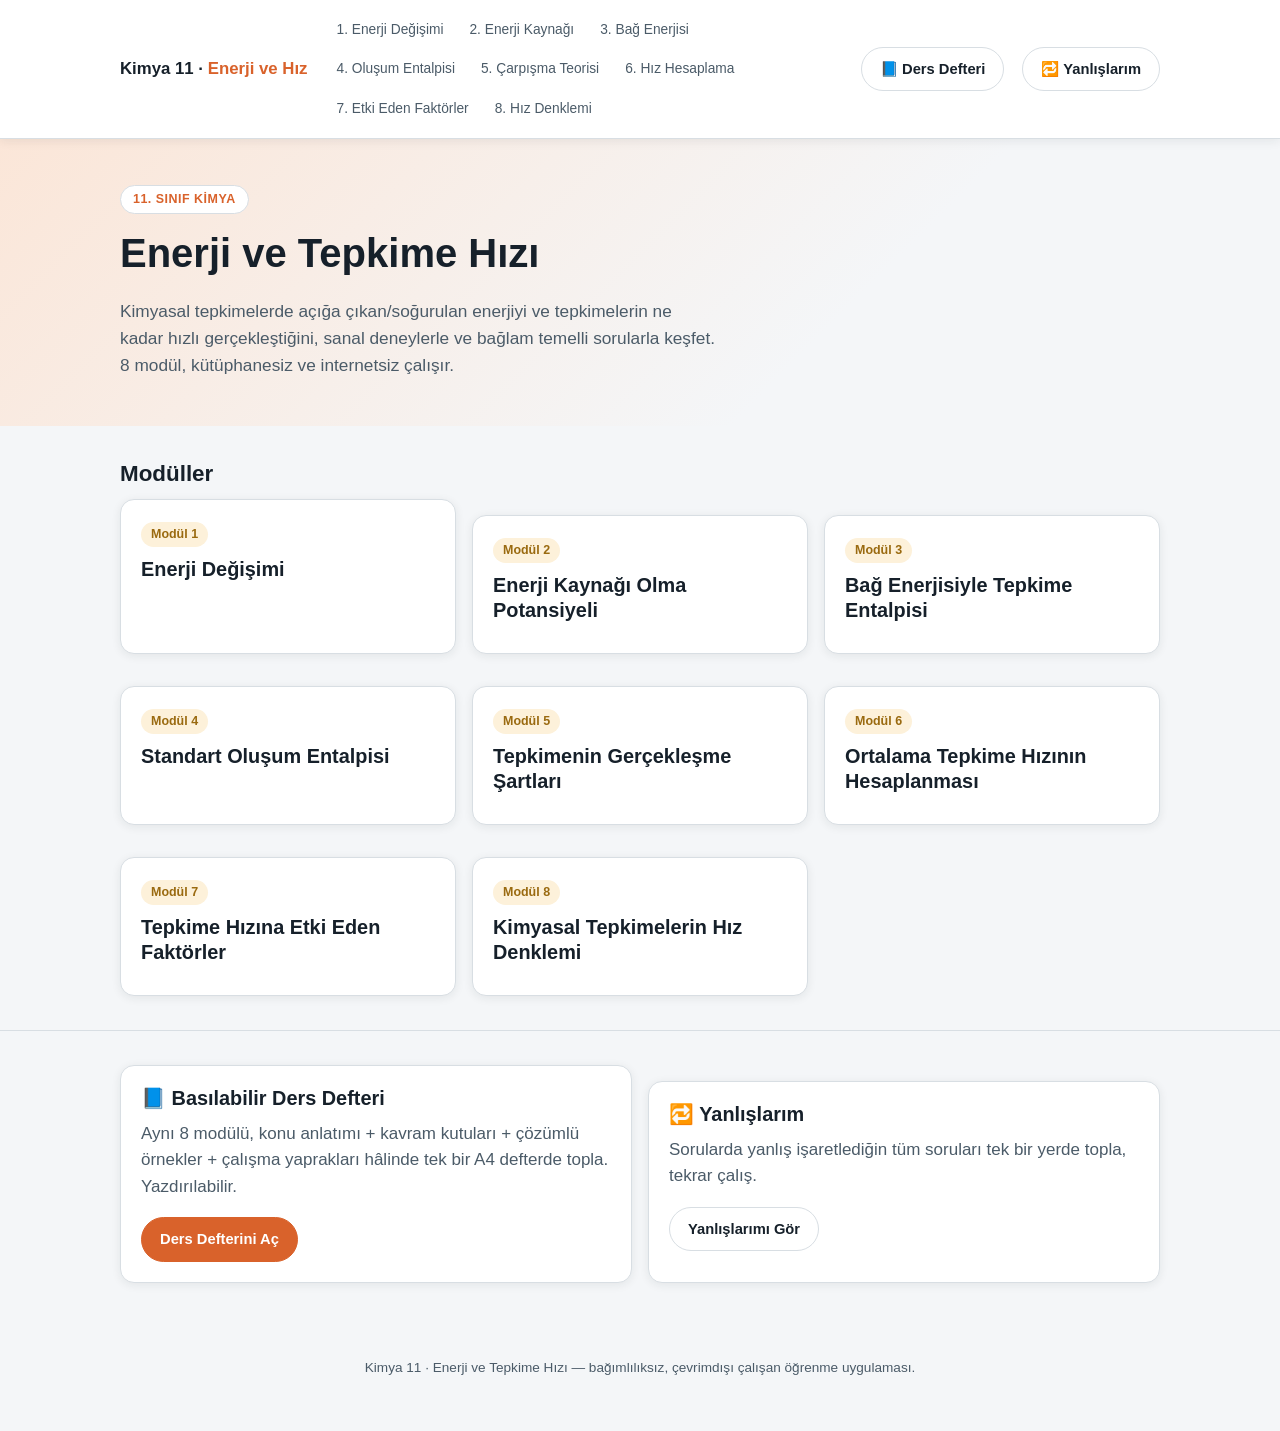
==== index.html @ 15bc66e9 "İskeleti kur + Modül 1 (Enerji Değişimi) uçtan uca tamamla - Jenerik motor: quiz-engine.js (render b" ====
<!DOCTYPE html>
<html lang="tr">
<head>
<meta charset="UTF-8">
<meta name="viewport" content="width=device-width, initial-scale=1.0">
<title>Kimya 11 · Enerji ve Tepkime Hızı</title>
<link rel="stylesheet" href="assets/css/style.css">
</head>
<body>
<div id="nav-root"></div>

<header class="hero">
  <div class="container">
    <span class="eyebrow">11. Sınıf Kimya</span>
    <h1>Enerji ve Tepkime Hızı</h1>
    <p class="lead">Kimyasal tepkimelerde açığa çıkan/soğurulan enerjiyi ve tepkimelerin ne kadar hızlı gerçekleştiğini,
      sanal deneylerle ve bağlam temelli sorularla keşfet. 8 modül, kütüphanesiz ve internetsiz çalışır.</p>
  </div>
</header>

<section class="block" style="border-top:none">
  <div class="container">
    <h2>Modüller</h2>
    <div id="module-grid" class="grid-3"></div>
  </div>
</section>

<section class="block">
  <div class="container grid-2">
    <div class="card">
      <h3>📘 Basılabilir Ders Defteri</h3>
      <p style="color:var(--ink-soft)">Aynı 8 modülü, konu anlatımı + kavram kutuları + çözümlü örnekler + çalışma
        yaprakları hâlinde tek bir A4 defterde topla. Yazdırılabilir.</p>
      <a href="defter/index.html" class="btn primary">Ders Defterini Aç</a>
    </div>
    <div class="card">
      <h3>🔁 Yanlışlarım</h3>
      <p style="color:var(--ink-soft)">Sorularda yanlış işaretlediğin tüm soruları tek bir yerde topla, tekrar
        çalış.</p>
      <a href="yanlislarim.html" class="btn">Yanlışlarımı Gör</a>
    </div>
  </div>
</section>

<div id="footer-root"></div>

<script src="assets/js/nav.js"></script>
<script src="assets/js/quiz-engine.js"></script>
<script>
  const grid = document.getElementById("module-grid");
  const visited = getVisited();
  LINKS.forEach((l, i) => {
    const done = visited.includes(l.key);
    const card = document.createElement("a");
    card.href = l.href;
    card.className = "card";
    card.style.textDecoration = "none";
    card.style.color = "inherit";
    card.style.display = "block";
    card.innerHTML = `
      <span class="tag ${done ? "rate" : "orta"}">${done ? "✓ Tamamlandı" : "Modül " + (i + 1)}</span>
      <h3 style="margin-top:10px">${l.title}</h3>
    `;
    grid.appendChild(card);
  });
  mountNav(null);
  mountFooter();
</script>
</body>
</html>
---- assets/css/style.css ----
/* ============================================================
   Kimya 11 · Enerji ve Tepkime Hızı — Tasarım Sistemi
   Tek dosya, kütüphanesiz. Akıllı tahta + mobil + basılabilir defter
   aynı temel token setini paylaşır.
   ============================================================ */

:root {
  --ink: #16202a;
  --ink-soft: #4b5b68;
  --paper: #ffffff;
  --bg: #f4f6f8;
  --bg-panel: #eef1f4;
  --line: #d8dee3;

  --energy: #d9622b;      /* enerji teması: sıcak turuncu */
  --energy-soft: #fbe6d8;
  --endo: #2b6fd9;        /* endotermik: mavi (ısı alan) */
  --endo-soft: #dbe8fb;
  --exo: #d9422b;         /* ekzotermik: kırmızı (ısı veren) */
  --exo-soft: #fbdcd8;
  --rate: #1f8a5f;         /* hız teması: yeşil */
  --rate-soft: #dbf0e6;

  --ok: #1f8a5f;
  --bad: #c23b3b;
  --warn: #b8860b;

  --radius: 14px;
  --radius-sm: 8px;
  --shadow: 0 2px 10px rgba(22, 32, 42, 0.08);
  --shadow-lg: 0 8px 28px rgba(22, 32, 42, 0.14);
  --font: "Segoe UI", "Noto Sans", -apple-system, BlinkMacSystemFont, sans-serif;
}

* { box-sizing: border-box; }
html { scroll-behavior: smooth; }
body {
  margin: 0;
  font-family: var(--font);
  background: var(--bg);
  color: var(--ink);
  line-height: 1.55;
  font-size: 17px;
}
img, svg { max-width: 100%; }
a { color: inherit; }
h1, h2, h3, h4 { line-height: 1.25; margin: 0 0 .5em; }
p { margin: 0 0 1em; }

.container {
  max-width: 1080px;
  margin: 0 auto;
  padding: 0 20px;
}

/* ---------- Üst menü (nav.js tarafından doldurulur) ---------- */
#nav-root { position: sticky; top: 0; z-index: 50; }
.topbar {
  background: var(--paper);
  border-bottom: 1px solid var(--line);
  box-shadow: var(--shadow);
}
.topbar-inner {
  max-width: 1080px;
  margin: 0 auto;
  padding: 12px 20px;
  display: flex;
  align-items: center;
  gap: 18px;
  flex-wrap: wrap;
}
.topbar-brand {
  font-weight: 800;
  font-size: 1.05rem;
  white-space: nowrap;
  text-decoration: none;
  color: var(--ink);
}
.topbar-brand span { color: var(--energy); }
.topbar-links {
  display: flex;
  gap: 4px;
  flex-wrap: wrap;
  flex: 1;
}
.topbar-links a {
  text-decoration: none;
  font-size: .86rem;
  padding: 7px 11px;
  border-radius: 999px;
  color: var(--ink-soft);
  white-space: nowrap;
}
.topbar-links a.active { background: var(--energy-soft); color: var(--energy); font-weight: 700; }
.topbar-links a.visited::after { content: " ✓"; color: var(--ok); }
.topbar-links a:hover { background: var(--bg-panel); }

/* ---------- Hero ---------- */
.hero {
  padding: 46px 0 30px;
  background: linear-gradient(135deg, var(--energy-soft), var(--bg) 65%);
}
.hero .eyebrow {
  display: inline-block;
  font-size: .78rem;
  font-weight: 700;
  letter-spacing: .04em;
  text-transform: uppercase;
  color: var(--energy);
  background: var(--paper);
  border: 1px solid var(--line);
  border-radius: 999px;
  padding: 4px 12px;
  margin-bottom: 14px;
}
.hero h1 { font-size: clamp(1.6rem, 3.4vw, 2.5rem); }
.hero p.lead { font-size: 1.08rem; color: var(--ink-soft); max-width: 62ch; }

/* ---------- Bölüm ---------- */
section.block {
  padding: 34px 0;
  border-top: 1px solid var(--line);
}
section.block > .container > h2 {
  font-size: 1.4rem;
  display: flex;
  align-items: center;
  gap: 10px;
}
section.block > .container > h2 .num {
  display: inline-flex;
  align-items: center;
  justify-content: center;
  width: 30px; height: 30px;
  border-radius: 50%;
  background: var(--energy);
  color: #fff;
  font-size: .95rem;
  font-weight: 800;
  flex: none;
}
.block-lead { color: var(--ink-soft); margin-bottom: 22px; max-width: 72ch; }

/* ---------- Kart / panel ---------- */
.card {
  background: var(--paper);
  border: 1px solid var(--line);
  border-radius: var(--radius);
  padding: 20px;
  box-shadow: var(--shadow);
}
.card + .card { margin-top: 16px; }
.grid-2 { display: grid; grid-template-columns: 1fr 1fr; gap: 16px; }
.grid-3 { display: grid; grid-template-columns: repeat(3, 1fr); gap: 16px; }
@media (max-width: 760px) { .grid-2, .grid-3 { grid-template-columns: 1fr; } }

/* ---------- Etiketler ---------- */
.tag {
  display: inline-flex;
  align-items: center;
  gap: 5px;
  font-size: .78rem;
  font-weight: 700;
  padding: 3px 10px;
  border-radius: 999px;
}
.tag.endo { background: var(--endo-soft); color: var(--endo); }
.tag.exo { background: var(--exo-soft); color: var(--exo); }
.tag.rate { background: var(--rate-soft); color: var(--rate); }
.tag.kolay { background: #e3f3e6; color: #226b36; }
.tag.orta { background: #fdf1da; color: #9a6a10; }
.tag.zor { background: #fbe1e1; color: #a23434; }

/* ---------- Butonlar ---------- */
.btn {
  display: inline-flex;
  align-items: center;
  gap: 8px;
  padding: 10px 18px;
  border-radius: 999px;
  border: 1px solid var(--line);
  background: var(--paper);
  color: var(--ink);
  font-size: .92rem;
  font-weight: 700;
  cursor: pointer;
  text-decoration: none;
}
.btn:hover { background: var(--bg-panel); }
.btn.primary { background: var(--energy); border-color: var(--energy); color: #fff; }
.btn.primary:hover { filter: brightness(1.08); }
.btn:disabled { opacity: .45; cursor: not-allowed; }

/* ============================================================
   Simülasyon / laboratuvar çerçevesi
   ============================================================ */
.lab {
  background: var(--paper);
  border: 1px solid var(--line);
  border-radius: var(--radius);
  padding: 22px;
  box-shadow: var(--shadow);
}
.lab-controls {
  display: flex;
  flex-wrap: wrap;
  gap: 14px;
  align-items: center;
  margin-bottom: 16px;
  padding: 12px 14px;
  background: var(--bg-panel);
  border-radius: var(--radius-sm);
}
.lab-controls label { font-size: .86rem; font-weight: 700; color: var(--ink-soft); }
.lab-controls select, .lab-controls input[type=range] { accent-color: var(--energy); }
.lab-stage {
  min-height: 260px;
  border-radius: var(--radius-sm);
  background: var(--bg);
  border: 1px dashed var(--line);
  display: flex;
  align-items: center;
  justify-content: center;
  position: relative;
  overflow: hidden;
}
.lab-readout {
  margin-top: 14px;
  display: flex;
  gap: 22px;
  flex-wrap: wrap;
  font-size: .92rem;
}
.lab-readout b { font-size: 1.15rem; display: block; color: var(--energy); }

/* ============================================================
   Quiz kartları
   ============================================================ */
#quiz-host { display: flex; flex-direction: column; gap: 18px; }
.qcard {
  background: var(--paper);
  border: 1px solid var(--line);
  border-radius: var(--radius);
  padding: 20px;
  box-shadow: var(--shadow);
}
.qcard-head {
  display: flex;
  align-items: center;
  gap: 10px;
  margin-bottom: 10px;
  flex-wrap: wrap;
}
.qcard-head .qno { font-weight: 800; color: var(--ink-soft); }
.qcard .context {
  background: var(--bg-panel);
  border-left: 3px solid var(--energy);
  padding: 10px 14px;
  border-radius: 0 var(--radius-sm) var(--radius-sm) 0;
  font-size: .95rem;
  color: var(--ink-soft);
  margin-bottom: 12px;
}
.qcard .qtext { font-weight: 600; margin-bottom: 14px; }
.qcard .options { display: flex; flex-direction: column; gap: 8px; }
.opt {
  display: flex;
  align-items: flex-start;
  gap: 10px;
  padding: 10px 13px;
  border: 1px solid var(--line);
  border-radius: var(--radius-sm);
  cursor: pointer;
  background: var(--paper);
}
.opt:hover { background: var(--bg-panel); }
.opt .letter {
  flex: none;
  width: 26px; height: 26px;
  border-radius: 50%;
  background: var(--bg-panel);
  display: flex; align-items: center; justify-content: center;
  font-weight: 800; font-size: .82rem;
}
.opt.correct { border-color: var(--ok); background: #eaf7ef; }
.opt.correct .letter { background: var(--ok); color: #fff; }
.opt.wrong { border-color: var(--bad); background: #fceded; }
.opt.wrong .letter { background: var(--bad); color: #fff; }
.opt.disabled { cursor: default; }
.explain {
  margin-top: 14px;
  padding: 13px 15px;
  background: #f1f8f4;
  border: 1px solid #cfe8d8;
  border-radius: var(--radius-sm);
  font-size: .92rem;
  display: none;
}
.explain.show { display: block; }
.explain b { color: var(--ok); }

/* ---------- görsel bileşenler (render*) ---------- */
.viz-table { width: 100%; border-collapse: collapse; font-size: .92rem; margin: 6px 0 14px; }
.viz-table th, .viz-table td { border: 1px solid var(--line); padding: 7px 10px; text-align: center; }
.viz-table th { background: var(--bg-panel); font-weight: 700; }
.viz-table td:first-child, .viz-table th:first-child { text-align: left; }

.viz-chart { width: 100%; height: auto; }
.viz-chart .axis { stroke: var(--ink-soft); stroke-width: 1.4; }
.viz-chart .gridline { stroke: var(--line); stroke-width: 1; }
.viz-chart .bar { fill: var(--energy); }
.viz-chart .bar.endo { fill: var(--endo); }
.viz-chart .bar.exo { fill: var(--exo); }
.viz-chart .line { fill: none; stroke: var(--rate); stroke-width: 2.6; }
.viz-chart .point { fill: var(--rate); }
.viz-chart text { font-size: 11px; fill: var(--ink-soft); font-family: var(--font); }
.viz-chart .label { font-size: 12px; fill: var(--ink); font-weight: 700; }

.viz-statements { list-style: none; margin: 0 0 14px; padding: 0; display: flex; flex-direction: column; gap: 8px; }
.viz-statements li {
  display: flex; gap: 10px; align-items: flex-start;
  padding: 9px 12px; background: var(--bg-panel); border-radius: var(--radius-sm);
  font-size: .93rem;
}
.viz-statements .roman { font-weight: 800; color: var(--energy); flex: none; }

.viz-dialogue { display: flex; flex-direction: column; gap: 10px; margin-bottom: 14px; }
.viz-dialogue .bubble {
  max-width: 82%;
  padding: 10px 14px;
  border-radius: 14px;
  background: var(--bg-panel);
  font-size: .93rem;
}
.viz-dialogue .bubble b { display: block; font-size: .78rem; color: var(--energy); margin-bottom: 3px; }
.viz-dialogue .bubble.right { align-self: flex-end; background: var(--endo-soft); }

.viz-match { width: 100%; margin-bottom: 14px; }
.viz-match table { width: 100%; border-collapse: collapse; font-size: .92rem; }
.viz-match th, .viz-match td { border: 1px solid var(--line); padding: 8px 10px; }
.viz-match th { background: var(--bg-panel); }

.viz-checklist { list-style: none; margin: 0 0 14px; padding: 0; display: flex; flex-direction: column; gap: 6px; }
.viz-checklist li { display: flex; gap: 8px; align-items: center; font-size: .93rem; }
.viz-checklist .box { width: 18px; height: 18px; border: 2px solid var(--ink-soft); border-radius: 4px; flex: none; }

/* ---------- ilerleme / footer ---------- */
#footer-root { padding: 40px 0; text-align: center; color: var(--ink-soft); font-size: .85rem; }
.progress-mini { display: flex; gap: 4px; margin: 10px 0; }
.progress-mini i { flex: 1; height: 6px; border-radius: 3px; background: var(--line); }
.progress-mini i.done { background: var(--ok); }

@media (max-width: 640px) {
  body { font-size: 16px; }
  .hero { padding: 30px 0 22px; }
}
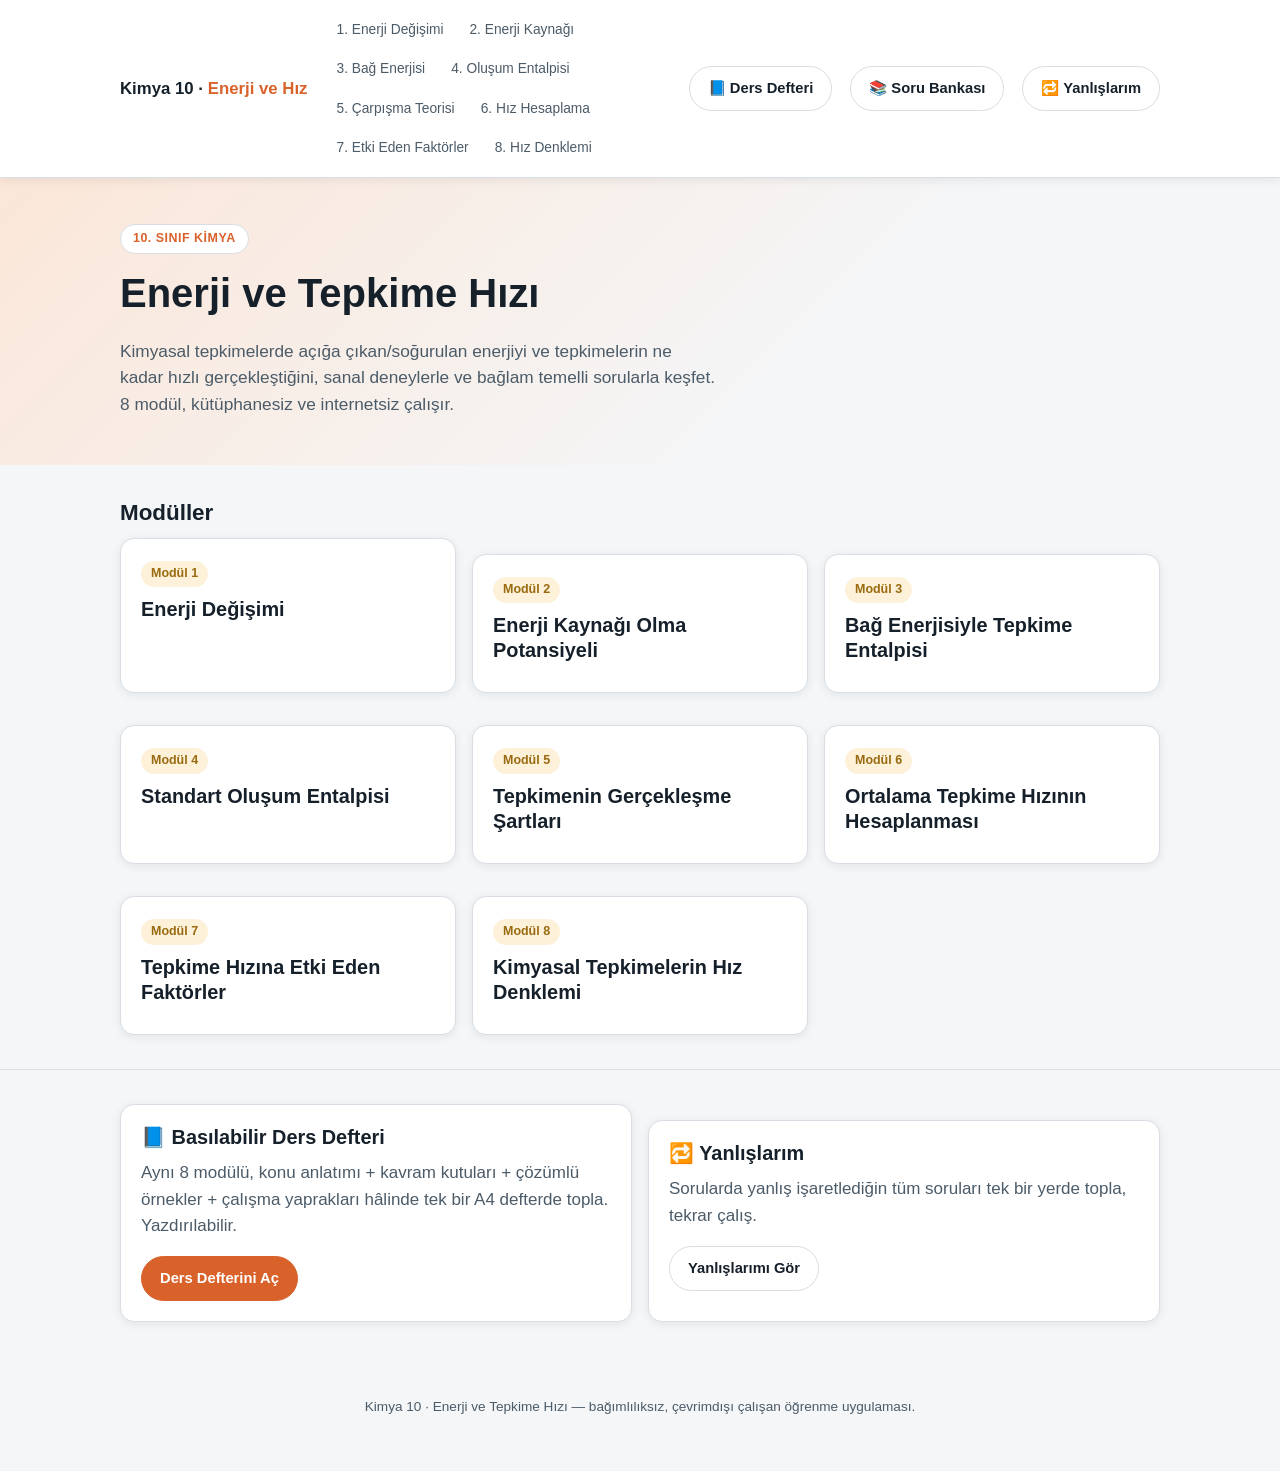
==== commit 3378b3c5: "Sınıf düzeyini site genelinde 11. sınıftan 10. sınıfa düzelt Kullanıcı geri bildirimi: proje yanlışl" ====
--- a/index.html
+++ b/index.html
@@ -3,7 +3,7 @@
 <head>
 <meta charset="UTF-8">
 <meta name="viewport" content="width=device-width, initial-scale=1.0">
-<title>Kimya 11 · Enerji ve Tepkime Hızı</title>
+<title>Kimya 10 · Enerji ve Tepkime Hızı</title>
 <link rel="stylesheet" href="assets/css/style.css">
 </head>
 <body>
@@ -11,7 +11,7 @@
 
 <header class="hero">
   <div class="container">
-    <span class="eyebrow">11. Sınıf Kimya</span>
+    <span class="eyebrow">10. Sınıf Kimya</span>
     <h1>Enerji ve Tepkime Hızı</h1>
     <p class="lead">Kimyasal tepkimelerde açığa çıkan/soğurulan enerjiyi ve tepkimelerin ne kadar hızlı gerçekleştiğini,
       sanal deneylerle ve bağlam temelli sorularla keşfet. 8 modül, kütüphanesiz ve internetsiz çalışır.</p>
--- a/assets/css/style.css
+++ b/assets/css/style.css
@@ -1,5 +1,5 @@
 /* ============================================================
-   Kimya 11 · Enerji ve Tepkime Hızı — Tasarım Sistemi
+   Kimya 10 · Enerji ve Tepkime Hızı — Tasarım Sistemi
    Tek dosya, kütüphanesiz. Akıllı tahta + mobil + basılabilir defter
    aynı temel token setini paylaşır.
    ============================================================ */
@@ -298,6 +298,14 @@
 }
 .explain.show { display: block; }
 .explain b { color: var(--ok); }
+.explain .similar-btn { display: block; margin-top: 12px; font-size: .85rem; padding: 8px 14px; }
+.explain .similar-none { margin-top: 10px; font-size: .85rem; color: var(--ink-soft); }
+
+/* ---------- Soru Bankası ---------- */
+.bank-tabs { display: flex; flex-wrap: wrap; gap: 8px; margin-bottom: 22px; position: sticky; top: 0; background: var(--bg); padding: 12px 0; z-index: 5; }
+.bank-tab { font-size: .85rem; padding: 8px 14px; }
+.bank-tab.active { background: var(--ink); color: #fff; border-color: var(--ink); }
+.bank-card .opt { cursor: default; }
 
 /* ---------- görsel bileşenler (render*) ---------- */
 .viz-table { width: 100%; border-collapse: collapse; font-size: .92rem; margin: 6px 0 14px; }
@@ -305,7 +313,7 @@
 .viz-table th { background: var(--bg-panel); font-weight: 700; }
 .viz-table td:first-child, .viz-table th:first-child { text-align: left; }
 
-.viz-chart { width: 100%; height: auto; }
+.viz-chart { width: 100%; max-width: 480px; height: auto; display: block; margin: 6px auto 14px; }
 .viz-chart .axis { stroke: var(--ink-soft); stroke-width: 1.4; }
 .viz-chart .gridline { stroke: var(--line); stroke-width: 1; }
 .viz-chart .bar { fill: var(--energy); }
@@ -354,3 +362,174 @@
   body { font-size: 16px; }
   .hero { padding: 30px 0 22px; }
 }
+
+/* =========================================================
+   DENEY İSTASYONU (ölçer + canlı grafik + kendin sınıflandır)
+   ========================================================= */
+.exp-stage { display: flex; flex-wrap: wrap; gap: 24px; align-items: flex-start; }
+.exp-scene-wrap { flex: 1.3; min-width: 280px; text-align: center; }
+.exp-scene-wrap svg { width: 100%; height: auto; border-radius: var(--radius-sm); background: var(--bg-panel); }
+.exp-3d-host { width: 100%; aspect-ratio: 300 / 220; border-radius: var(--radius-sm); background: var(--bg-panel); overflow: hidden; touch-action: none; }
+.exp-3d-host canvas { display: block; }
+.exp-3d-hint { margin: 6px 0 0; font-size: .78rem; color: var(--ink-soft); text-align: center; }
+.exp-3d-frame { position: relative; }
+.exp-3d-flame { position: absolute; left: 50%; bottom: 6%; transform: translateX(-50%); font-size: 2rem; opacity: 0; transition: opacity .15s linear; pointer-events: none; filter: drop-shadow(0 0 8px rgba(255,138,61,.7)); z-index: 2; }
+.exp-3d-badge { position: absolute; left: 50%; top: 8%; transform: translateX(-50%); font-size: 1.15rem; font-weight: 800; color: var(--rate); background: #fff; padding: 4px 12px; border-radius: 999px; box-shadow: var(--shadow); pointer-events: none; z-index: 2; }
+.exp-3d-badge:empty { display: none; }
+.exp-readout { margin-top: 10px; min-height: 40px; font-size: .85rem; color: var(--ink-soft); }
+.exp-readout b { display: block; font-size: 1.3rem; color: var(--ink); }
+.exp-chart-wrap { flex: 1; min-width: 260px; max-width: 460px; }
+.exp-chart-wrap svg { width: 100%; height: auto; }
+
+.exp-classify { margin-top: 20px; }
+.exp-question p { margin: 0 0 10px; }
+.exp-btn-row { display: flex; gap: 10px; margin-bottom: 10px; }
+.exp-btn-row button.correct { border-color: var(--ok); background: #eaf7ef; color: var(--ok); }
+.exp-btn-row button.wrong { border-color: var(--bad); background: #fceded; color: var(--bad); }
+.exp-feedback { margin-top: 14px; padding: 14px 16px; border-radius: var(--radius-sm); display: none; }
+.exp-feedback.show { display: block; }
+.exp-feedback.ok { background: #eaf7ef; }
+.exp-feedback.partial { background: #fdf1da; }
+.exp-feedback p { margin: 0 0 6px; }
+.exp-feedback p:last-child { margin-bottom: 0; color: var(--ink-soft); font-size: .92rem; }
+
+@media (max-width: 640px) {
+  .exp-scene-wrap { min-width: 0; }
+}
+
+.row-highlight { background: var(--exo-soft) !important; }
+
+/* ---------- Bağ Kırma/Oluşturma Simülatörü ---------- */
+.bond-stage { background: var(--bg-panel); border-radius: var(--radius-sm); padding: 14px; margin-bottom: 16px; }
+.bond-stage svg { width: 100%; max-width: 460px; height: auto; display: block; margin: 0 auto; }
+.bond-counter { text-align: center; font-size: 1.1rem; font-weight: 700; margin-top: 8px; color: var(--ink); }
+
+/* ---------- Etken Yarışı ---------- */
+.race-stage { display: flex; flex-wrap: wrap; gap: 20px; margin-bottom: 18px; }
+.race-vessel { flex: 1; min-width: 220px; text-align: center; background: var(--bg-panel); border-radius: var(--radius-sm); padding: 14px; }
+.race-vessel svg { width: 100%; max-width: 220px; height: auto; margin-top: 6px; }
+.race-3d-host { max-width: 220px; margin: 6px auto 0; aspect-ratio: 160 / 140; }
+.race-bar { margin-top: 10px; height: 12px; border-radius: 6px; background: var(--line); overflow: hidden; }
+.race-bar-fill { height: 100%; width: 0%; background: var(--ink-soft); transition: width .1s linear; }
+.race-bar-fill.fast { background: var(--rate); }
+
+/* =========================================================
+   ÖĞRENCİ PDF ANALİZ RAPORU
+   ========================================================= */
+
+.wrong-empty { text-align: center; padding: 40px 20px; color: var(--ink-soft); }
+.wrong-empty-icon { font-size: 2.4rem; margin-bottom: 10px; }
+.wrong-summary { margin-bottom: 18px; padding: 16px; border-radius: 12px; background: var(--bg-panel); }
+.wrong-summary-title { font-weight: 700; margin-bottom: 4px; }
+.wrong-module { margin-bottom: 22px; }
+.wrong-module-title { display: flex; justify-content: space-between; align-items: center; font-weight: 700; padding-bottom: 6px; border-bottom: 2px solid var(--line); margin-bottom: 10px; }
+.wrong-count { font-weight: 500; color: var(--ink-soft); font-size: .85rem; }
+.wrong-question-card { border: 1px solid var(--line); border-radius: 12px; padding: 16px; margin-bottom: 12px; }
+.wrong-question-number { font-size: .78rem; font-weight: 700; color: var(--ink-soft); margin-bottom: 6px; }
+.wrong-question-context { font-size: .88rem; color: var(--ink-soft); margin-bottom: 8px; }
+.wrong-question-text { font-weight: 600; margin-bottom: 10px; }
+.wrong-question-answer { margin-bottom: 6px; }
+.wrong-question-explain { font-size: .9rem; color: var(--ink-soft); margin-bottom: 8px; }
+.wrong-question-meta { font-size: .82rem; color: var(--ink-soft); }
+
+.student-report-panel {
+  margin-top: 28px;
+  padding: 22px;
+  border-radius: 18px;
+  background: #ffffff;
+  border: 1px solid rgba(61, 50, 120, .14);
+  box-shadow: 0 10px 28px rgba(22, 18, 55, .08);
+}
+.student-report-head h2 { margin: 0 0 6px; font-size: 1.35rem; }
+.student-report-head p { margin: 0; opacity: .75; line-height: 1.5; }
+.student-report-form { display: grid; grid-template-columns: repeat(3, minmax(0, 1fr)); gap: 14px; margin-top: 20px; }
+.report-field { display: flex; flex-direction: column; gap: 6px; }
+.report-field label { font-size: .82rem; font-weight: 700; }
+.report-field input { width: 100%; box-sizing: border-box; border: 1px solid #d6d5e4; border-radius: 10px; padding: 11px 12px; font: inherit; background: #fff; }
+.pdf-report-btn { margin-top: 18px; font-weight: 800; }
+.student-print-report { display: none; }
+
+/* ---------- rapor görünümü ---------- */
+.report-page { font-family: Arial, Helvetica, sans-serif; color: #19172d; background: #ffffff; line-height: 1.4; }
+.report-header { display: flex; align-items: center; gap: 16px; padding: 20px 22px; background: linear-gradient(135deg, #17152f, #33285f); color: #ffffff; border-radius: 16px; }
+.report-logo { font-size: 42px; }
+.report-header h1 { margin: 0; font-size: 24px; letter-spacing: .5px; }
+.report-header h2 { margin: 2px 0 0; font-size: 16px; font-weight: 500; opacity: .9; }
+
+.report-student-info { display: grid; grid-template-columns: 2fr 1fr 1fr 1.4fr; gap: 10px; margin-top: 14px; }
+.report-student-info > div { padding: 10px 12px; background: #f4f3fa; border-radius: 9px; }
+.report-student-info span { display: block; margin-bottom: 3px; font-size: 10px; color: #696580; }
+.report-student-info strong { font-size: 12px; }
+
+.report-section { margin-top: 20px; }
+.report-section h3 { margin: 0 0 10px; padding-bottom: 6px; font-size: 15px; border-bottom: 2px solid #dedbef; }
+
+.report-stat-grid { display: grid; grid-template-columns: repeat(4, 1fr); gap: 10px; }
+.report-stat { padding: 12px; text-align: center; background: #f5f5fa; border-radius: 10px; }
+.report-stat span { display: block; margin-bottom: 3px; font-size: 10px; color: #6d6981; }
+.report-stat strong { font-size: 21px; }
+.report-stat-good { background: #e8f8ef; }
+.report-stat-low { background: #fff0f0; }
+.report-stat-main { background: #eeeaff; }
+
+.report-table-wrap { width: 100%; }
+.report-table { width: 100%; border-collapse: collapse; table-layout: auto; font-size: 10px; }
+.report-table th { padding: 8px 7px; background: #29234f; color: #ffffff; border: 1px solid #29234f; text-align: left; }
+.report-table td { padding: 7px; border: 1px solid #dddbe8; vertical-align: top; }
+.report-table tbody tr:nth-child(even) { background: #f7f6fb; }
+.number-cell { text-align: center; white-space: nowrap; }
+.kazanım-cell { font-weight: 700; }
+
+.report-wrong-table { table-layout: fixed; }
+.report-wrong-table th:nth-child(1), .report-wrong-table td:nth-child(1) { width: 11%; }
+.report-wrong-table th:nth-child(2), .report-wrong-table td:nth-child(2) { width: 12%; }
+.report-wrong-table th:nth-child(3), .report-wrong-table td:nth-child(3) { width: 14%; }
+.report-wrong-table th:nth-child(4), .report-wrong-table td:nth-child(4) { width: 27%; }
+.report-wrong-table th:nth-child(5), .report-wrong-table td:nth-child(5) { width: 7%; text-align: center; }
+.report-wrong-table th:nth-child(6), .report-wrong-table td:nth-child(6) { width: 29%; }
+.report-wrong-table td { overflow-wrap: anywhere; word-break: normal; }
+
+.report-status { display: inline-block; padding: 3px 7px; border-radius: 999px; white-space: nowrap; font-size: 9px; font-weight: 700; }
+.report-status-good { color: #146b3a; background: #dcf6e7; }
+.report-status-mid { color: #805b00; background: #fff0bd; }
+.report-status-low { color: #a02525; background: #ffe0e0; }
+.report-status-new { color: #555267; background: #ecebf2; }
+
+.report-comment-grid { display: grid; grid-template-columns: repeat(2, 1fr); gap: 10px; }
+.report-comment-card { padding: 12px; border-radius: 10px; border: 1px solid #dfddea; }
+.report-comment-card strong { display: block; margin: 5px 0; font-size: 11px; }
+.report-comment-card div { font-size: 10px; }
+.report-comment-good { background: #edf9f2; }
+.report-comment-low { background: #fff1f1; }
+.report-comment-label { font-weight: 800; }
+
+.report-activity { display: grid; grid-template-columns: repeat(3, 1fr); gap: 10px; }
+.report-activity > div { padding: 10px 12px; border-radius: 9px; background: #f4f3fa; }
+.report-activity span { display: block; font-size: 10px; }
+.report-activity strong { font-size: 16px; }
+
+.teacher-note { min-height: 90px; padding: 8px 12px; border: 1px solid #cfccde; border-radius: 10px; }
+.teacher-note div { height: 25px; border-bottom: 1px dotted #aaa5bd; }
+
+.report-footer { display: flex; justify-content: space-between; gap: 20px; margin-top: 24px; padding-top: 8px; border-top: 1px solid #d8d5e4; font-size: 9px; color: #706d80; }
+
+@media (max-width: 700px) {
+  .student-report-form { grid-template-columns: 1fr; }
+}
+
+@media print {
+  @page { size: A4; margin: 0; }
+  body.printing-student-report > * { display: none !important; }
+  body.printing-student-report #studentPrintReport { display: block !important; }
+  body.printing-student-report { margin: 0 !important; padding: 0 !important; background: #ffffff !important; -webkit-print-color-adjust: exact !important; print-color-adjust: exact !important; }
+  .student-print-report { display: block !important; }
+  .report-page { box-sizing: border-box; width: 100%; margin: 0; padding: 10mm; }
+  .report-header, .report-stat, .report-student-info > div, .report-table th, .report-table tbody tr:nth-child(even), .report-status, .report-comment-card, .report-activity > div { -webkit-print-color-adjust: exact !important; print-color-adjust: exact !important; }
+  .report-section, .report-stat, .report-comment-card { break-inside: avoid; page-break-inside: avoid; }
+  .report-table tr { break-inside: avoid; page-break-inside: avoid; }
+  .report-page-break { break-before: page; page-break-before: always; }
+  .report-table { font-size: 8.5px; }
+  .report-table th, .report-table td { padding: 5px; }
+  .report-wrong-table { font-size: 9px; }
+  .report-wrong-table th, .report-wrong-table td { padding: 5.5px; line-height: 1.35; }
+}
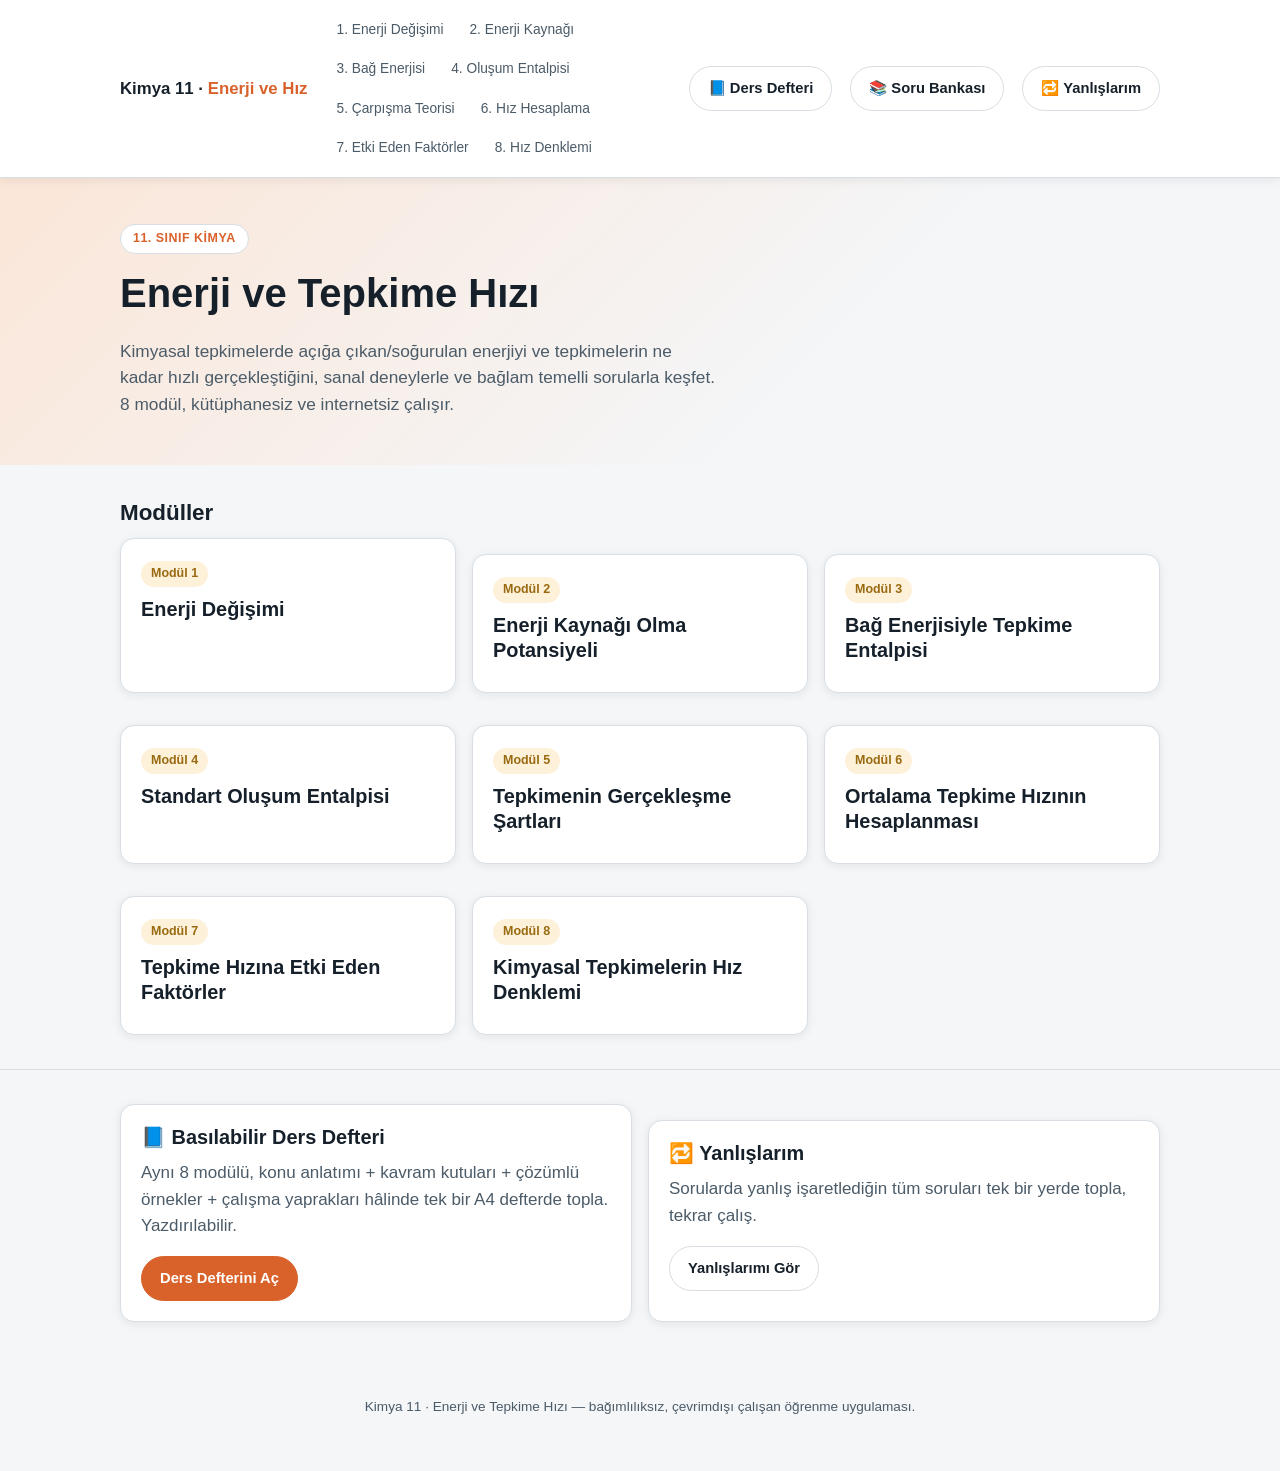
==== commit e0ea64ef: "Revert "Sınıf düzeyini site genelinde 11. sınıftan 10. sınıfa düzelt" This reverts commit 3378b3c567" ====
--- a/index.html
+++ b/index.html
@@ -3,7 +3,7 @@
 <head>
 <meta charset="UTF-8">
 <meta name="viewport" content="width=device-width, initial-scale=1.0">
-<title>Kimya 10 · Enerji ve Tepkime Hızı</title>
+<title>Kimya 11 · Enerji ve Tepkime Hızı</title>
 <link rel="stylesheet" href="assets/css/style.css">
 </head>
 <body>
@@ -11,7 +11,7 @@
 
 <header class="hero">
   <div class="container">
-    <span class="eyebrow">10. Sınıf Kimya</span>
+    <span class="eyebrow">11. Sınıf Kimya</span>
     <h1>Enerji ve Tepkime Hızı</h1>
     <p class="lead">Kimyasal tepkimelerde açığa çıkan/soğurulan enerjiyi ve tepkimelerin ne kadar hızlı gerçekleştiğini,
       sanal deneylerle ve bağlam temelli sorularla keşfet. 8 modül, kütüphanesiz ve internetsiz çalışır.</p>
--- a/assets/css/style.css
+++ b/assets/css/style.css
@@ -1,5 +1,5 @@
 /* ============================================================
-   Kimya 10 · Enerji ve Tepkime Hızı — Tasarım Sistemi
+   Kimya 11 · Enerji ve Tepkime Hızı — Tasarım Sistemi
    Tek dosya, kütüphanesiz. Akıllı tahta + mobil + basılabilir defter
    aynı temel token setini paylaşır.
    ============================================================ */
